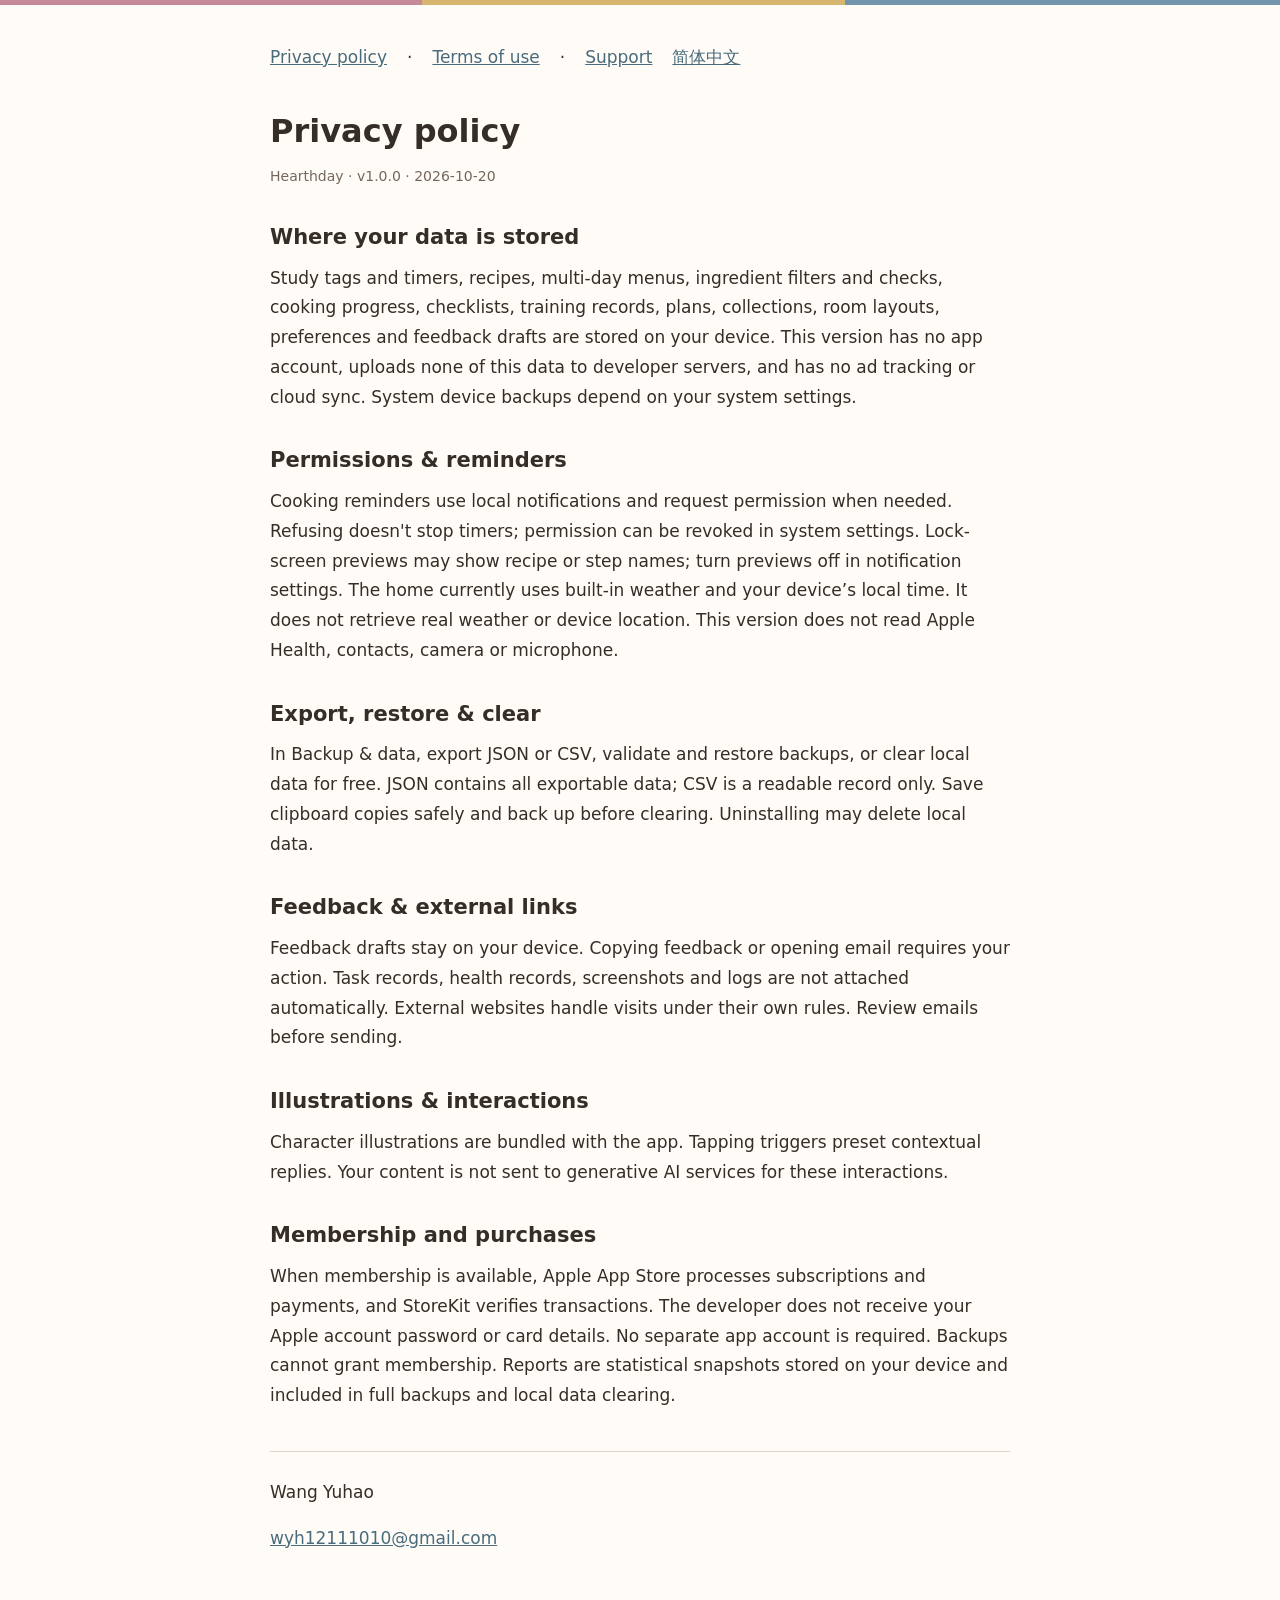
==== privacy-en.html @ 2e500da0 "Publish Hearthday bilingual support and policies" ====
<!doctype html><html lang="en"><meta charset="utf-8"><meta name="viewport" content="width=device-width,initial-scale=1"><title>Privacy policy · Hearthday</title><link rel="stylesheet" href="style.css"><div class="brand"></div><main><nav><a href="privacy-en.html">Privacy policy</a> · <a href="terms-en.html">Terms of use</a> · <a href="support-en.html">Support</a><a href="privacy-zh.html">简体中文</a></nav><h1>Privacy policy</h1><p class="meta">Hearthday · v1.0.0 · 2026-10-20</p><section><h2>Where your data is stored</h2><p>Study tags and timers, recipes, multi-day menus, ingredient filters and checks, cooking progress, checklists, training records, plans, collections, room layouts, preferences and feedback drafts are stored on your device. This version has no app account, uploads none of this data to developer servers, and has no ad tracking or cloud sync. System device backups depend on your system settings.</p></section><section><h2>Permissions &amp; reminders</h2><p>Cooking reminders use local notifications and request permission when needed. Refusing doesn&#x27;t stop timers; permission can be revoked in system settings. Lock-screen previews may show recipe or step names; turn previews off in notification settings. The home currently uses built-in weather and your device’s local time. It does not retrieve real weather or device location. This version does not read Apple Health, contacts, camera or microphone.</p></section><section><h2>Export, restore &amp; clear</h2><p>In Backup &amp; data, export JSON or CSV, validate and restore backups, or clear local data for free. JSON contains all exportable data; CSV is a readable record only. Save clipboard copies safely and back up before clearing. Uninstalling may delete local data.</p></section><section><h2>Feedback &amp; external links</h2><p>Feedback drafts stay on your device. Copying feedback or opening email requires your action. Task records, health records, screenshots and logs are not attached automatically. External websites handle visits under their own rules. Review emails before sending.</p></section><section><h2>Illustrations &amp; interactions</h2><p>Character illustrations are bundled with the app. Tapping triggers preset contextual replies. Your content is not sent to generative AI services for these interactions.</p></section><section><h2>Membership and purchases</h2><p>When membership is available, Apple App Store processes subscriptions and payments, and StoreKit verifies transactions. The developer does not receive your Apple account password or card details. No separate app account is required. Backups cannot grant membership. Reports are statistical snapshots stored on your device and included in full backups and local data clearing.</p></section><footer><p>Wang Yuhao</p><p><a href="mailto:wyh12111010@gmail.com">wyh12111010@gmail.com</a></p></footer></main></html>
---- style.css ----
body{margin:0;background:#fffcf7;color:#342d28;font:17px/1.75 system-ui,sans-serif}main{max-width:740px;margin:auto;padding:38px 22px 72px}nav{display:flex;gap:20px;flex-wrap:wrap}a{color:#496b7c}h1{font-size:32px;line-height:1.3;margin:38px 0 12px}h2{font-size:21px;margin:30px 0 8px}p{margin:8px 0 16px}.meta{color:#74685d;font-size:14px}.draft{padding:12px;border:2px solid #a94754}.brand{height:5px;background:linear-gradient(to right,#c68997 33%,#d8b66f 33%,#d8b66f 66%,#7394ad 66%)}footer{margin-top:40px;border-top:1px solid #ded5c9;padding-top:18px}
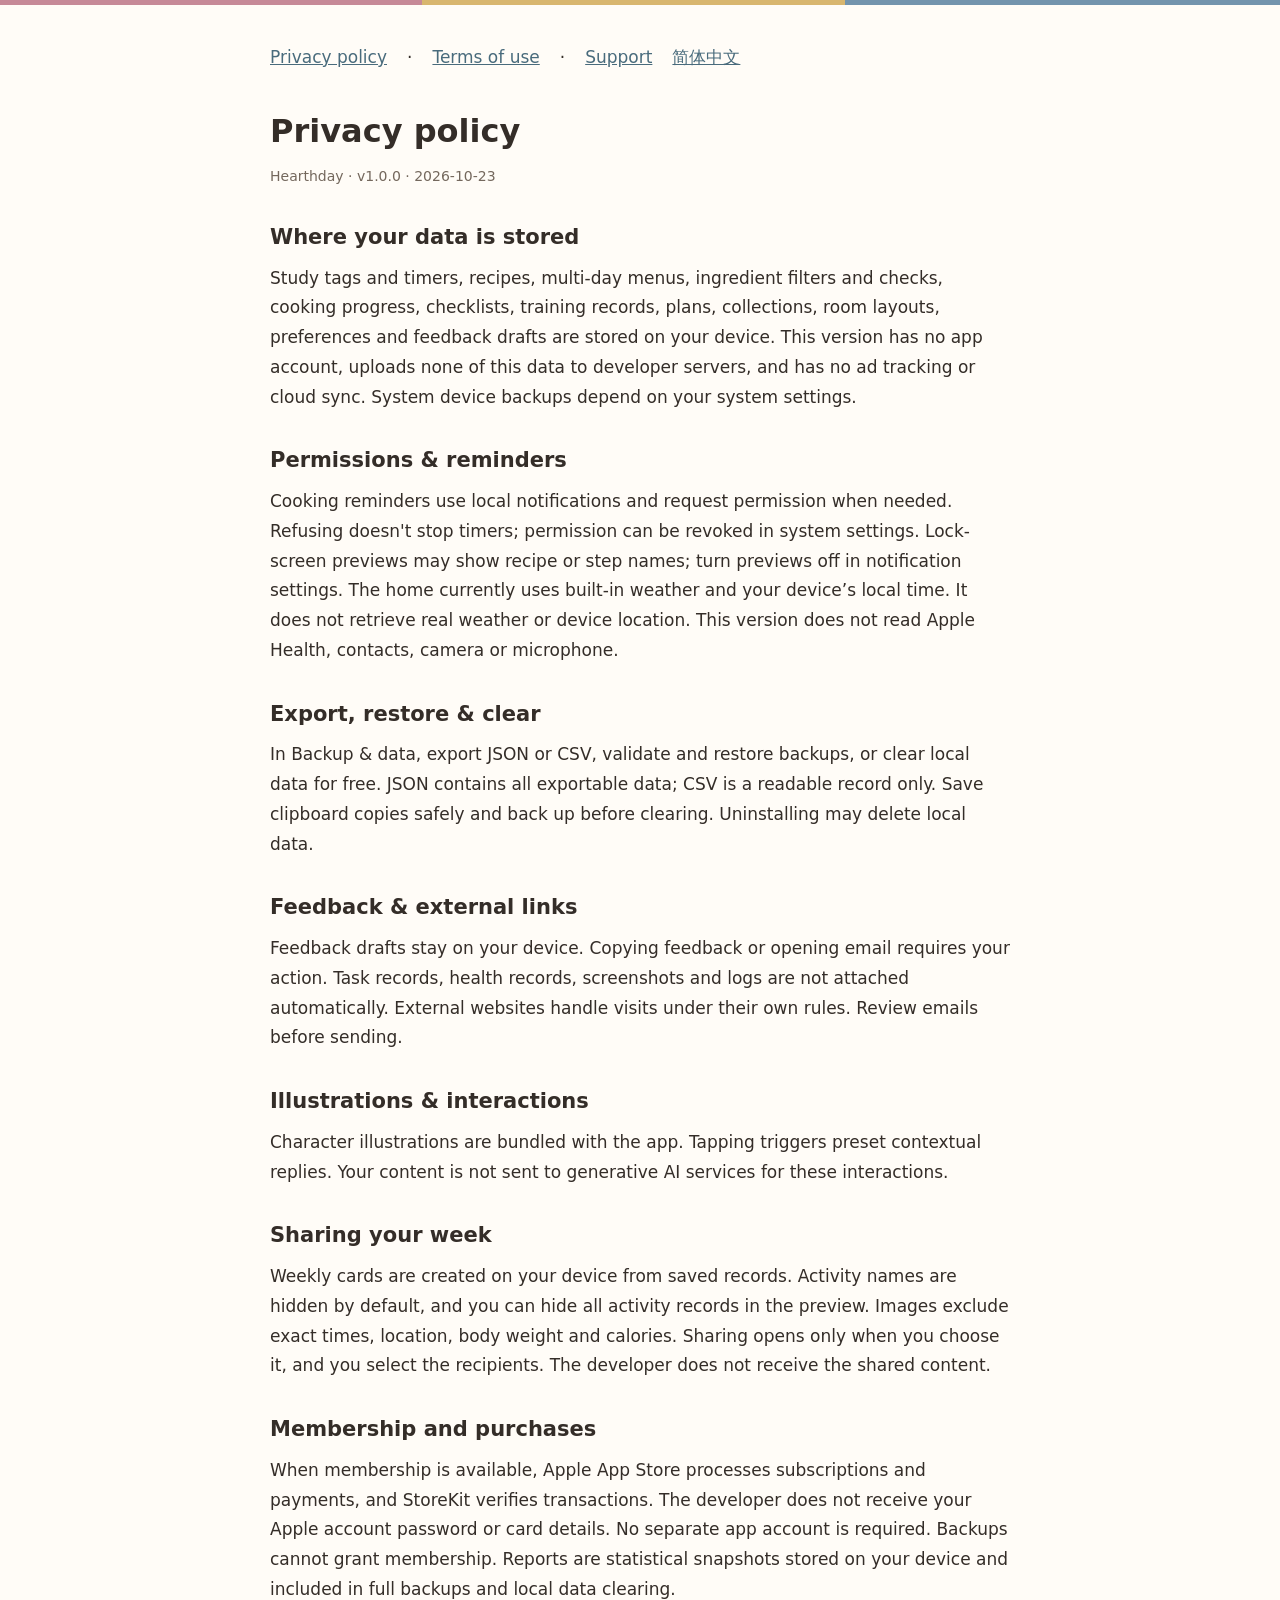
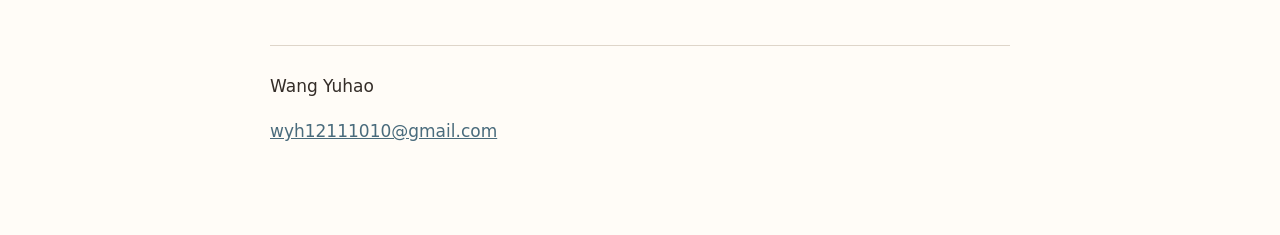
==== commit 98f71601: "Document on-device weekly card sharing and refresh app policies" ====
--- a/privacy-en.html
+++ b/privacy-en.html
@@ -1 +1 @@
-<!doctype html><html lang="en"><meta charset="utf-8"><meta name="viewport" content="width=device-width,initial-scale=1"><title>Privacy policy · Hearthday</title><link rel="stylesheet" href="style.css"><div class="brand"></div><main><nav><a href="privacy-en.html">Privacy policy</a> · <a href="terms-en.html">Terms of use</a> · <a href="support-en.html">Support</a><a href="privacy-zh.html">简体中文</a></nav><h1>Privacy policy</h1><p class="meta">Hearthday · v1.0.0 · 2026-10-20</p><section><h2>Where your data is stored</h2><p>Study tags and timers, recipes, multi-day menus, ingredient filters and checks, cooking progress, checklists, training records, plans, collections, room layouts, preferences and feedback drafts are stored on your device. This version has no app account, uploads none of this data to developer servers, and has no ad tracking or cloud sync. System device backups depend on your system settings.</p></section><section><h2>Permissions &amp; reminders</h2><p>Cooking reminders use local notifications and request permission when needed. Refusing doesn&#x27;t stop timers; permission can be revoked in system settings. Lock-screen previews may show recipe or step names; turn previews off in notification settings. The home currently uses built-in weather and your device’s local time. It does not retrieve real weather or device location. This version does not read Apple Health, contacts, camera or microphone.</p></section><section><h2>Export, restore &amp; clear</h2><p>In Backup &amp; data, export JSON or CSV, validate and restore backups, or clear local data for free. JSON contains all exportable data; CSV is a readable record only. Save clipboard copies safely and back up before clearing. Uninstalling may delete local data.</p></section><section><h2>Feedback &amp; external links</h2><p>Feedback drafts stay on your device. Copying feedback or opening email requires your action. Task records, health records, screenshots and logs are not attached automatically. External websites handle visits under their own rules. Review emails before sending.</p></section><section><h2>Illustrations &amp; interactions</h2><p>Character illustrations are bundled with the app. Tapping triggers preset contextual replies. Your content is not sent to generative AI services for these interactions.</p></section><section><h2>Membership and purchases</h2><p>When membership is available, Apple App Store processes subscriptions and payments, and StoreKit verifies transactions. The developer does not receive your Apple account password or card details. No separate app account is required. Backups cannot grant membership. Reports are statistical snapshots stored on your device and included in full backups and local data clearing.</p></section><footer><p>Wang Yuhao</p><p><a href="mailto:wyh12111010@gmail.com">wyh12111010@gmail.com</a></p></footer></main></html>+<!doctype html><html lang="en"><meta charset="utf-8"><meta name="viewport" content="width=device-width,initial-scale=1"><title>Privacy policy · Hearthday</title><link rel="stylesheet" href="style.css"><div class="brand"></div><main><nav><a href="privacy-en.html">Privacy policy</a> · <a href="terms-en.html">Terms of use</a> · <a href="support-en.html">Support</a><a href="privacy-zh.html">简体中文</a></nav><h1>Privacy policy</h1><p class="meta">Hearthday · v1.0.0 · 2026-10-23</p><section><h2>Where your data is stored</h2><p>Study tags and timers, recipes, multi-day menus, ingredient filters and checks, cooking progress, checklists, training records, plans, collections, room layouts, preferences and feedback drafts are stored on your device. This version has no app account, uploads none of this data to developer servers, and has no ad tracking or cloud sync. System device backups depend on your system settings.</p></section><section><h2>Permissions &amp; reminders</h2><p>Cooking reminders use local notifications and request permission when needed. Refusing doesn&#x27;t stop timers; permission can be revoked in system settings. Lock-screen previews may show recipe or step names; turn previews off in notification settings. The home currently uses built-in weather and your device’s local time. It does not retrieve real weather or device location. This version does not read Apple Health, contacts, camera or microphone.</p></section><section><h2>Export, restore &amp; clear</h2><p>In Backup &amp; data, export JSON or CSV, validate and restore backups, or clear local data for free. JSON contains all exportable data; CSV is a readable record only. Save clipboard copies safely and back up before clearing. Uninstalling may delete local data.</p></section><section><h2>Feedback &amp; external links</h2><p>Feedback drafts stay on your device. Copying feedback or opening email requires your action. Task records, health records, screenshots and logs are not attached automatically. External websites handle visits under their own rules. Review emails before sending.</p></section><section><h2>Illustrations &amp; interactions</h2><p>Character illustrations are bundled with the app. Tapping triggers preset contextual replies. Your content is not sent to generative AI services for these interactions.</p></section><section><h2>Sharing your week</h2><p>Weekly cards are created on your device from saved records. Activity names are hidden by default, and you can hide all activity records in the preview. Images exclude exact times, location, body weight and calories. Sharing opens only when you choose it, and you select the recipients. The developer does not receive the shared content.</p></section><section><h2>Membership and purchases</h2><p>When membership is available, Apple App Store processes subscriptions and payments, and StoreKit verifies transactions. The developer does not receive your Apple account password or card details. No separate app account is required. Backups cannot grant membership. Reports are statistical snapshots stored on your device and included in full backups and local data clearing.</p></section><footer><p>Wang Yuhao</p><p><a href="mailto:wyh12111010@gmail.com">wyh12111010@gmail.com</a></p></footer></main></html>
